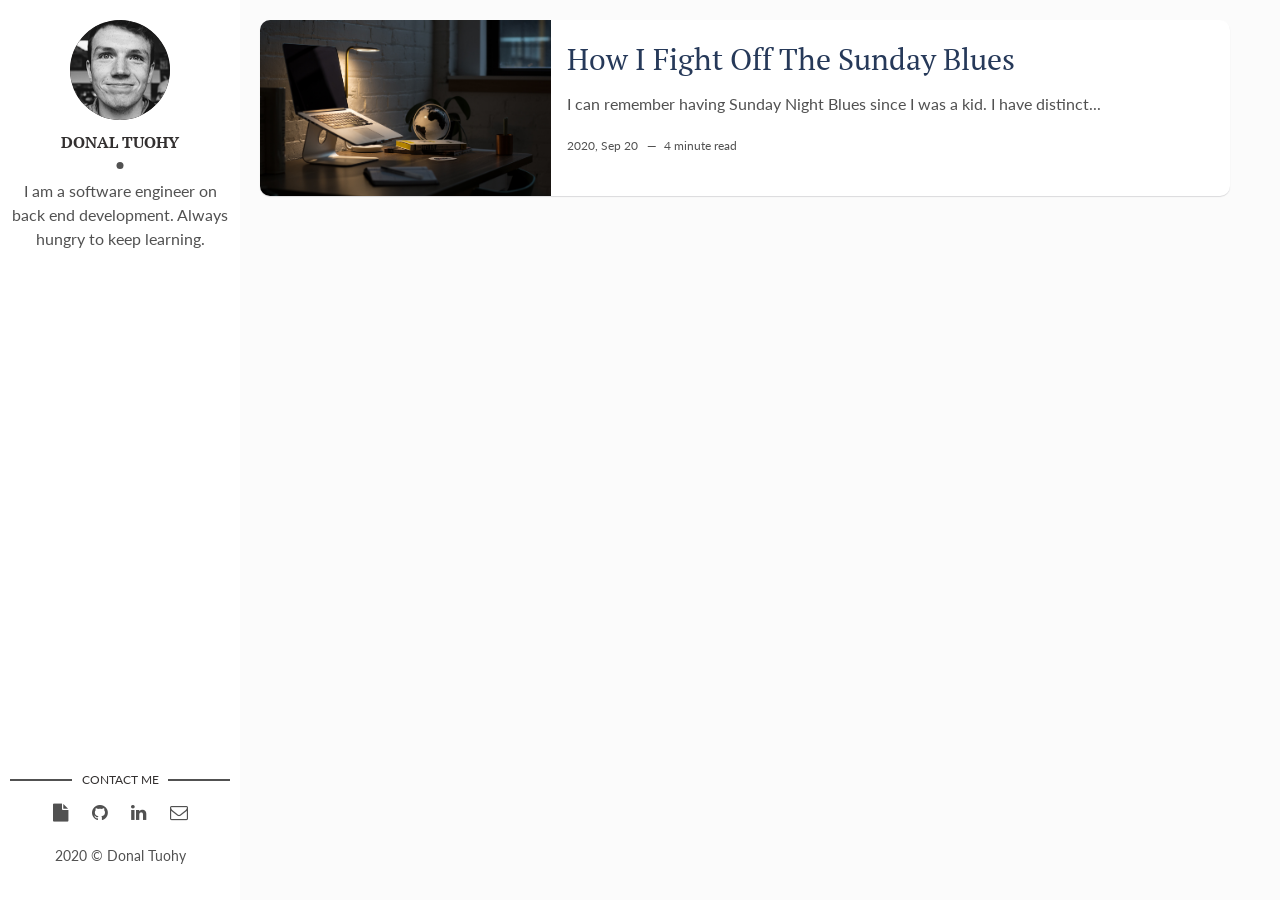
==== index.html @ 5152640c "jekyll build from Action d47ff9228cb9850a71a36c195d1365f1bbe32c0f" ====
<!DOCTYPE html>
<html lang="en">
<head>
	<meta charset="utf-8">
	<title>Donal Tuohy</title>

  <!-- Edit site and author settings in `_config.yml` to make the social details your own -->

    <meta content="Donal Tuohy" property="og:site_name">
  
    <meta content="Donal Tuohy" property="og:title">
  
  
    <meta content="website" property="og:type">
  
  
    <meta content="A small site where I plan to share some of my thoughts.
" property="og:description">
  
  
    <meta content="http://donaltuohy.com/" property="og:url">
  
  
  <meta content="http://donaltuohy.com/assets/img/donal-tuohy.png" property="og:image">
  
  

    <meta name="twitter:card" content="summary">
    <meta name="twitter:site" content="@">
    <meta name="twitter:creator" content="@">
  
    <meta name="twitter:title" content="Donal Tuohy">
  
  
    <meta name="twitter:url" content="http://donaltuohy.com/">
  
  
    <meta name="twitter:description" content="A small site where I plan to share some of my thoughts.
">
  
  
    <meta name="twitter:image:src" content="http://donaltuohy.com/assets/img/donal-tuohy.png">
  

	<meta name="description" content="">
	<meta http-equiv="X-UA-Compatible" content="IE=edge">
	<meta name="viewport" content="width=device-width, initial-scale=1, maximum-scale=1">
	<meta property="og:image" content="">
	<link rel="shortcut icon" href="/assets/img/favicon/favicon.ico" type="image/x-icon">
	<link rel="apple-touch-icon" href="/assets/img/favicon/apple-touch-icon.png">
	<link rel="apple-touch-icon" sizes="72x72" href="/assets/img/favicon/apple-touch-icon-72x72.png">
	<link rel="apple-touch-icon" sizes="144x144" href="/assets/img/favicon/apple-touch-icon-144x144.png">
	<!-- Chrome, Firefox OS and Opera -->
	<meta name="theme-color" content="#263959">
	<!-- Windows Phone -->
	<meta name="msapplication-navbutton-color" content="#263959">
	<!-- iOS Safari -->
	<meta name="apple-mobile-web-app-status-bar-style" content="#263959">
	<!-- Google Fonts -->
	<link href="https://fonts.googleapis.com/css?family=PT+Serif:400,700|Lato:300,400,700&display=swap" rel="stylesheet">
	<!-- Font Awesome -->
	<link rel="stylesheet" href="/assets/fonts/font-awesome/css/font-awesome.min.css">
	<!-- Styles -->
	<link rel="stylesheet" href="/assets/css/main.css">
</head>

<body>

  <div class="wrapper">
    <aside class="sidebar">
  <header>
    <div class="about">
      <div class="cover-author-image">
        <a href="/"><img src="/assets/img/donal-tuohy.png" alt="Donal Tuohy"></a>
      </div>
      <div class="author-name">Donal Tuohy</div>
      <p>I am a software engineer on back end development. Always hungry to keep learning.</p>
    </div>
  </header> <!-- End Header -->
  <footer>
    <section class="contact">
      <h3 class="contact-title">Contact me</h3>
      <ul>
        <li class="cv"><a href="cv" target="_blank"><i class="fa fa-file"></i></a></li>
        
          <li class="github"><a href="http://github.com/donaltuohy" target="_blank"><i class="fa fa-github"></i></a></li>
        
        
          <li class="linkedin"><a href="https://in.linkedin.com/in/donal-tuohy-45ba10113" target="_blank"><i class="fa fa-linkedin"></i></a></li>
        
        
          <li class="email"><a href="mailto:donaltuohy@gmail.com"><i class="fa fa-envelope-o"></i></a></li>
        
      </ul>
    </section> <!-- End Section Contact -->
    <div class="copyright">
      <p>2020 &copy; Donal Tuohy</p>
    </div>
  </footer> <!-- End Footer -->
</aside> <!-- End Sidebar -->
<div class="content-box clearfix">
  
<article class="post">
  
    <a class="post-thumbnail" style="background-image: url(/assets/img/night_desk.jpg)" href="/how-i-fight-off-the-sunday-blues/"></a>
  
  <div class="post-content">
    <h2 class="post-title"><a href="/how-i-fight-off-the-sunday-blues/">How I Fight Off The Sunday Blues</a></h2>
    <p>I can remember having Sunday Night Blues since I was a kid. I have distinct...</p>
    <span class="post-date">2020, Sep 20&nbsp;&nbsp;&nbsp;—&nbsp;</span>
    <span class="post-words">4 minute read</span>
  </div>
</article>


<div class="container">
  <nav class="pagination" role="pagination">
    <ul>
      

      
      
      
    </ul>
  </nav>
</div>


</div>

  </div>
  
  <script>
  (function(i,s,o,g,r,a,m){i['GoogleAnalyticsObject']=r;i[r]=i[r]||function(){
  (i[r].q=i[r].q||[]).push(arguments)},i[r].l=1*new Date();a=s.createElement(o),
  m=s.getElementsByTagName(o)[0];a.async=1;a.src=g;m.parentNode.insertBefore(a,m)
  })(window,document,'script','https://www.google-analytics.com/analytics.js','ga');
  ga('create', '', 'auto');
  ga('send', 'pageview');
</script> <!-- End Analytics -->

</body>
</html>
---- assets/css/main.css ----
/*! normalize.css v7.0.0 | MIT License | github.com/necolas/normalize.css */
/* Document
   ========================================================================== */
/**
 * 1. Correct the line height in all browsers.
 * 2. Prevent adjustments of font size after orientation changes in
 *    IE on Windows Phone and in iOS.
 */
html {
  line-height: 1.15;
  /* 1 */
  -ms-text-size-adjust: 100%;
  /* 2 */
  -webkit-text-size-adjust: 100%;
  /* 2 */
}

/* Sections
   ========================================================================== */
/**
 * Remove the margin in all browsers (opinionated).
 */
body {
  margin: 0;
}

/**
 * Add the correct display in IE 9-.
 */
article,
aside,
footer,
header,
nav,
section {
  display: block;
}

/**
 * Correct the font size and margin on `h1` elements within `section` and
 * `article` contexts in Chrome, Firefox, and Safari.
 */
h1 {
  font-size: 2em;
  margin: 0.67em 0;
}

/* Grouping content
   ========================================================================== */
/**
 * Add the correct display in IE 9-.
 * 1. Add the correct display in IE.
 */
figcaption,
figure,
main {
  /* 1 */
  display: block;
}

/**
 * Add the correct margin in IE 8.
 */
figure {
  margin: 1em 40px;
}

/**
 * 1. Add the correct box sizing in Firefox.
 * 2. Show the overflow in Edge and IE.
 */
hr {
  -webkit-box-sizing: content-box;
          box-sizing: content-box;
  /* 1 */
  height: 0;
  /* 1 */
  overflow: visible;
  /* 2 */
}

/**
 * 1. Correct the inheritance and scaling of font size in all browsers.
 * 2. Correct the odd `em` font sizing in all browsers.
 */
pre {
  font-family: monospace, monospace;
  /* 1 */
  font-size: 1em;
  /* 2 */
}

/* Text-level semantics
   ========================================================================== */
/**
 * 1. Remove the gray background on active links in IE 10.
 * 2. Remove gaps in links underline in iOS 8+ and Safari 8+.
 */
a {
  background-color: transparent;
  /* 1 */
  -webkit-text-decoration-skip: objects;
  /* 2 */
}

/**
 * 1. Remove the bottom border in Chrome 57- and Firefox 39-.
 * 2. Add the correct text decoration in Chrome, Edge, IE, Opera, and Safari.
 */
abbr[title] {
  border-bottom: none;
  /* 1 */
  text-decoration: underline;
  /* 2 */
  -webkit-text-decoration: underline dotted;
          text-decoration: underline dotted;
  /* 2 */
}

/**
 * Prevent the duplicate application of `bolder` by the next rule in Safari 6.
 */
b,
strong {
  font-weight: inherit;
}

/**
 * Add the correct font weight in Chrome, Edge, and Safari.
 */
b,
strong {
  font-weight: bolder;
}

/**
 * 1. Correct the inheritance and scaling of font size in all browsers.
 * 2. Correct the odd `em` font sizing in all browsers.
 */
code,
kbd,
samp {
  font-family: monospace, monospace;
  /* 1 */
  font-size: 1em;
  /* 2 */
}

/**
 * Add the correct font style in Android 4.3-.
 */
dfn {
  font-style: italic;
}

/**
 * Add the correct background and color in IE 9-.
 */
mark {
  background-color: #ff0;
  color: #000;
}

/**
 * Add the correct font size in all browsers.
 */
small {
  font-size: 80%;
}

/**
 * Prevent `sub` and `sup` elements from affecting the line height in
 * all browsers.
 */
sub,
sup {
  font-size: 75%;
  line-height: 0;
  position: relative;
  vertical-align: baseline;
}

sub {
  bottom: -0.25em;
}

sup {
  top: -0.5em;
}

/* Embedded content
   ========================================================================== */
/**
 * Add the correct display in IE 9-.
 */
audio,
video {
  display: inline-block;
}

/**
 * Add the correct display in iOS 4-7.
 */
audio:not([controls]) {
  display: none;
  height: 0;
}

/**
 * Remove the border on images inside links in IE 10-.
 */
img {
  border-style: none;
}

/**
 * Hide the overflow in IE.
 */
svg:not(:root) {
  overflow: hidden;
}

/* Forms
   ========================================================================== */
/**
 * 1. Change the font styles in all browsers (opinionated).
 * 2. Remove the margin in Firefox and Safari.
 */
button,
input,
optgroup,
select,
textarea {
  font-family: sans-serif;
  /* 1 */
  font-size: 100%;
  /* 1 */
  line-height: 1.15;
  /* 1 */
  margin: 0;
  /* 2 */
}

/**
 * Show the overflow in IE.
 * 1. Show the overflow in Edge.
 */
button,
input {
  /* 1 */
  overflow: visible;
}

/**
 * Remove the inheritance of text transform in Edge, Firefox, and IE.
 * 1. Remove the inheritance of text transform in Firefox.
 */
button,
select {
  /* 1 */
  text-transform: none;
}

/**
 * 1. Prevent a WebKit bug where (2) destroys native `audio` and `video`
 *    controls in Android 4.
 * 2. Correct the inability to style clickable types in iOS and Safari.
 */
button,
html [type="button"],
[type="reset"],
[type="submit"] {
  -webkit-appearance: button;
  /* 2 */
}

/**
 * Remove the inner border and padding in Firefox.
 */
button::-moz-focus-inner,
[type="button"]::-moz-focus-inner,
[type="reset"]::-moz-focus-inner,
[type="submit"]::-moz-focus-inner {
  border-style: none;
  padding: 0;
}

/**
 * Restore the focus styles unset by the previous rule.
 */
button:-moz-focusring,
[type="button"]:-moz-focusring,
[type="reset"]:-moz-focusring,
[type="submit"]:-moz-focusring {
  outline: 1px dotted ButtonText;
}

/**
 * Correct the padding in Firefox.
 */
fieldset {
  padding: 0.35em 0.75em 0.625em;
}

/**
 * 1. Correct the text wrapping in Edge and IE.
 * 2. Correct the color inheritance from `fieldset` elements in IE.
 * 3. Remove the padding so developers are not caught out when they zero out
 *    `fieldset` elements in all browsers.
 */
legend {
  -webkit-box-sizing: border-box;
          box-sizing: border-box;
  /* 1 */
  color: inherit;
  /* 2 */
  display: table;
  /* 1 */
  max-width: 100%;
  /* 1 */
  padding: 0;
  /* 3 */
  white-space: normal;
  /* 1 */
}

/**
 * 1. Add the correct display in IE 9-.
 * 2. Add the correct vertical alignment in Chrome, Firefox, and Opera.
 */
progress {
  display: inline-block;
  /* 1 */
  vertical-align: baseline;
  /* 2 */
}

/**
 * Remove the default vertical scrollbar in IE.
 */
textarea {
  overflow: auto;
}

/**
 * 1. Add the correct box sizing in IE 10-.
 * 2. Remove the padding in IE 10-.
 */
[type="checkbox"],
[type="radio"] {
  -webkit-box-sizing: border-box;
          box-sizing: border-box;
  /* 1 */
  padding: 0;
  /* 2 */
}

/**
 * Correct the cursor style of increment and decrement buttons in Chrome.
 */
[type="number"]::-webkit-inner-spin-button,
[type="number"]::-webkit-outer-spin-button {
  height: auto;
}

/**
 * 1. Correct the odd appearance in Chrome and Safari.
 * 2. Correct the outline style in Safari.
 */
[type="search"] {
  -webkit-appearance: textfield;
  /* 1 */
  outline-offset: -2px;
  /* 2 */
}

/**
 * Remove the inner padding and cancel buttons in Chrome and Safari on macOS.
 */
[type="search"]::-webkit-search-cancel-button,
[type="search"]::-webkit-search-decoration {
  -webkit-appearance: none;
}

/**
 * 1. Correct the inability to style clickable types in iOS and Safari.
 * 2. Change font properties to `inherit` in Safari.
 */
::-webkit-file-upload-button {
  -webkit-appearance: button;
  /* 1 */
  font: inherit;
  /* 2 */
}

/* Interactive
   ========================================================================== */
/*
 * Add the correct display in IE 9-.
 * 1. Add the correct display in Edge, IE, and Firefox.
 */
details,
menu {
  display: block;
}

/*
 * Add the correct display in all browsers.
 */
summary {
  display: list-item;
}

/* Scripting
   ========================================================================== */
/**
 * Add the correct display in IE 9-.
 */
canvas {
  display: inline-block;
}

/**
 * Add the correct display in IE.
 */
template {
  display: none;
}

/* Hidden
   ========================================================================== */
/**
 * Add the correct display in IE 10-.
 */
[hidden] {
  display: none;
}

.highlight {
  background-color: #faf9f9;
  -webkit-border-radius: 3px;
          border-radius: 3px;
  margin: 0;
}

.highlighter-rouge {
  color: #ce887b;
  font-weight: 400;
  border: 1px solid #607D8B;
  -webkit-border-radius: 3px;
          border-radius: 3px;
  padding: 0.1rem 0.5rem;
}

.highlight .hll {
  background-color: #ffc;
}

.highlight .c {
  color: #999;
}

/* Comment */
.highlight .err {
  color: #a00;
  background-color: #faa;
}

/* Error */
.highlight .k {
  color: #069;
}

/* Keyword */
.highlight .o {
  color: #555;
}

/* Operator */
.highlight .cm {
  color: #09f;
  font-style: italic;
}

/* Comment.Multiline */
.highlight .cp {
  color: #099;
}

/* Comment.Preproc */
.highlight .c1 {
  color: #999;
}

/* Comment.Single */
.highlight .cs {
  color: #999;
}

/* Comment.Special */
.highlight .gd {
  background-color: #fcc;
  border: 1px solid #c00;
}

/* Generic.Deleted */
.highlight .ge {
  font-style: italic;
}

/* Generic.Emph */
.highlight .gr {
  color: #f00;
}

/* Generic.Error */
.highlight .gh {
  color: #030;
}

/* Generic.Heading */
.highlight .gi {
  background-color: #cfc;
  border: 1px solid #0c0;
}

/* Generic.Inserted */
.highlight .go {
  color: #aaa;
}

/* Generic.Output */
.highlight .gp {
  color: #009;
}

/* Generic.Prompt */
/* Generic.Strong */
.highlight .gu {
  color: #030;
}

/* Generic.Subheading */
.highlight .gt {
  color: #9c6;
}

/* Generic.Traceback */
.highlight .kc {
  color: #069;
}

/* Keyword.Constant */
.highlight .kd {
  color: #069;
}

/* Keyword.Declaration */
.highlight .kn {
  color: #069;
}

/* Keyword.Namespace */
.highlight .kp {
  color: #069;
}

/* Keyword.Pseudo */
.highlight .kr {
  color: #069;
}

/* Keyword.Reserved */
.highlight .kt {
  color: #078;
}

/* Keyword.Type */
.highlight .m {
  color: #f60;
}

/* Literal.Number */
.highlight .s {
  color: #d44950;
}

/* Literal.String */
.highlight .na {
  color: #4f9fcf;
}

/* Name.Attribute */
.highlight .nb {
  color: #366;
}

/* Name.Builtin */
.highlight .nc {
  color: #0a8;
}

/* Name.Class */
.highlight .no {
  color: #360;
}

/* Name.Constant */
.highlight .nd {
  color: #99f;
}

/* Name.Decorator */
.highlight .ni {
  color: #999;
}

/* Name.Entity */
.highlight .ne {
  color: #c00;
}

/* Name.Exception */
.highlight .nf {
  color: #c0f;
}

/* Name.Function */
.highlight .nl {
  color: #99f;
}

/* Name.Label */
.highlight .nn {
  color: #0cf;
}

/* Name.Namespace */
.highlight .nt {
  color: #2f6f9f;
}

/* Name.Tag */
.highlight .nv {
  color: #033;
}

/* Name.Variable */
.highlight .ow {
  color: #000;
}

/* Operator.Word */
.highlight .w {
  color: #bbb;
}

/* Text.Whitespace */
.highlight .mf {
  color: #f60;
}

/* Literal.Number.Float */
.highlight .mh {
  color: #f60;
}

/* Literal.Number.Hex */
.highlight .mi {
  color: #f60;
}

/* Literal.Number.Integer */
.highlight .mo {
  color: #f60;
}

/* Literal.Number.Oct */
.highlight .sb {
  color: #c30;
}

/* Literal.String.Backtick */
.highlight .sc {
  color: #c30;
}

/* Literal.String.Char */
.highlight .sd {
  color: #c30;
  font-style: italic;
}

/* Literal.String.Doc */
.highlight .s2 {
  color: #c30;
}

/* Literal.String.Double */
.highlight .se {
  color: #c30;
}

/* Literal.String.Escape */
.highlight .sh {
  color: #c30;
}

/* Literal.String.Heredoc */
.highlight .si {
  color: #a00;
}

/* Literal.String.Interpol */
.highlight .sx {
  color: #c30;
}

/* Literal.String.Other */
.highlight .sr {
  color: #3aa;
}

/* Literal.String.Regex */
.highlight .s1 {
  color: #c30;
}

/* Literal.String.Single */
.highlight .ss {
  color: #fc3;
}

/* Literal.String.Symbol */
.highlight .bp {
  color: #366;
}

/* Name.Builtin.Pseudo */
.highlight .vc {
  color: #033;
}

/* Name.Variable.Class */
.highlight .vg {
  color: #033;
}

/* Name.Variable.Global */
.highlight .vi {
  color: #033;
}

/* Name.Variable.Instance */
.highlight .il {
  color: #f60;
}

/* Literal.Number.Integer.Long */
.css .o,
.css .o + .nt,
.css .nt + .nt {
  color: #999;
}

*, *::after, *::before {
  -webkit-box-sizing: border-box;
          box-sizing: border-box;
}

html {
  line-height: 1.5;
}

body {
  font-family: 'Lato', sans-serif;
  color: #515151;
  background-color: #fbfbfb;
  margin: 0;
  -webkit-font-smoothing: antialiased;
  -moz-osx-font-smoothing: grayscale;
}

h1 {
  font-weight: 400;
}

img {
  max-width: 100%;
  vertical-align: middle;
  display: inline-block;
}

img + em {
  text-align: center;
  display: block;
  margin-top: 10px;
  font-style: normal;
  font-weight: bold;
  font-size: 14px;
}

blockquote {
  border-left: 5px solid #000;
  padding-left: 1.1rem;
  margin-left: 1rem;
  font-style: italic;
  color: #ada8a8;
}

pre {
  padding: 1rem 2rem;
  overflow: auto;
  white-space: pre-wrap;
  word-wrap: break-word;
  word-break: break-all;
}

pre code {
  border: 0;
  padding-right: 0;
  padding-left: 0;
  overflow: auto;
  white-space: pre-wrap;
  word-wrap: break-word;
  word-break: break-all;
}

table {
  border: 1px solid #aaa;
  background-color: #eee;
  width: 100%;
  text-align: left;
  border-collapse: collapse;
}

table td, table.blueTable th {
  border: 1px solid #aaa;
  padding: 3px 2px;
}

table tbody td {
  font-size: 13px;
}

table tr:nth-child(even) {
  background: #adbecc;
}

table thead {
  background: #a9c4d1;
  background: -webkit-gradient(linear, left top, left bottom, from(#bed3dc), color-stop(66%, #b1cad5), to(#A9C4D1));
  background: -webkit-linear-gradient(top, #bed3dc 0%, #b1cad5 66%, #A9C4D1 100%);
  background: -o-linear-gradient(top, #bed3dc 0%, #b1cad5 66%, #A9C4D1 100%);
  background: linear-gradient(to bottom, #bed3dc 0%, #b1cad5 66%, #A9C4D1 100%);
  border-bottom: 1px solid #8c8c8c;
}

table thead th {
  font-size: 14px;
  font-weight: bold;
  color: #fff;
  border-left: 1px solid #d0e4f5;
}

table thead th:first-child {
  border-left: none;
}

table tfoot {
  font-size: 14px;
  font-weight: bold;
  color: #fff;
  background: #d0e4f5;
  background: -webkit-gradient(linear, left top, left bottom, from(#dcebf7), color-stop(66%, #d4e6f6), to(#D0E4F5));
  background: -webkit-linear-gradient(top, #dcebf7 0%, #d4e6f6 66%, #D0E4F5 100%);
  background: -o-linear-gradient(top, #dcebf7 0%, #d4e6f6 66%, #D0E4F5 100%);
  background: linear-gradient(to bottom, #dcebf7 0%, #d4e6f6 66%, #D0E4F5 100%);
  border-top: 2px solid #444;
}

table tfoot td {
  font-size: 14px;
}

.wrapper {
  max-width: 1250px;
  position: relative;
}

.post, .article-page {
  background-color: #fff;
}

::-moz-selection {
  background: rgba(38, 57, 89, 0.8);
  color: #ffffff;
}

::selection {
  background: rgba(38, 57, 89, 0.8);
  color: #ffffff;
}

.clearfix::before, .clearfix::after {
  content: "";
  display: table;
}

.clearfix::after {
  clear: both;
}

/* - - - - - - - - - - Home Page Styles - - - - - - - - - - */
.sidebar {
  display: -webkit-box;
  display: -webkit-flex;
  display: -ms-flexbox;
  display: flex;
  -webkit-box-orient: vertical;
  -webkit-box-direction: normal;
  -webkit-flex-direction: column;
      -ms-flex-direction: column;
          flex-direction: column;
  -webkit-box-pack: justify;
  -webkit-justify-content: space-between;
      -ms-flex-pack: justify;
          justify-content: space-between;
  position: fixed;
  top: 0;
  left: 0;
  bottom: 0;
  width: 240px;
  height: 100%;
  padding: 20px 10px;
  background-color: #ffffff;
}

.about {
  margin: 0 0 40px;
  text-align: center;
}

.about .cover-author-image {
  width: 100px;
  height: 100px;
  margin: 0 auto 10px;
  -webkit-border-radius: 100%;
          border-radius: 100%;
  overflow: hidden;
  background-color: #333030;
}

.about img {
  width: 100%;
  height: 100%;
  -webkit-border-radius: 50%;
          border-radius: 50%;
  -webkit-transition: -webkit-transform 0.35s;
  transition: -webkit-transform 0.35s;
  -o-transition: transform 0.35s;
  transition: transform 0.35s;
  transition: transform 0.35s, -webkit-transform 0.35s;
}

.about img:hover {
  -webkit-transform: scale3d(0.9, 0.9, 1);
          transform: scale3d(0.9, 0.9, 1);
}

.about .author-name {
  font-family: 'PT Serif', serif;
  margin: 0 0 10px;
  position: relative;
  padding-bottom: 15px;
  font-size: 16px;
  text-transform: uppercase;
  color: #333030;
  font-weight: 700;
}

.about .author-name::after {
  content: "";
  position: absolute;
  left: 50%;
  -webkit-transform: translateX(-50%);
      -ms-transform: translateX(-50%);
          transform: translateX(-50%);
  bottom: 0;
  display: block;
  width: 7px;
  height: 7px;
  -webkit-border-radius: 100%;
          border-radius: 100%;
  background-color: #515151;
}

.about p {
  font-size: 16px;
  margin: 0 0 10px;
}

.content-box {
  padding: 20px;
  padding-left: 260px;
  display: -webkit-box;
  display: -webkit-flex;
  display: -ms-flexbox;
  display: flex;
  -webkit-box-orient: horizontal;
  -webkit-box-direction: normal;
  -webkit-flex-direction: row;
      -ms-flex-direction: row;
          flex-direction: row;
  -webkit-flex-wrap: wrap;
      -ms-flex-wrap: wrap;
          flex-wrap: wrap;
  -webkit-box-align: stretch;
  -webkit-align-items: stretch;
      -ms-flex-align: stretch;
          align-items: stretch;
}

.contact .contact-title {
  position: relative;
  color: #333030;
  font-weight: 400;
  font-size: 12px;
  margin: 0 0 5px;
  text-transform: uppercase;
  text-align: center;
}

.contact .contact-title::before {
  content: "";
  display: block;
  height: 2px;
  width: -webkit-calc(50% - 48px);
  width: calc(50% - 48px);
  -webkit-transform: translateY(-50%);
      -ms-transform: translateY(-50%);
          transform: translateY(-50%);
  position: absolute;
  top: 50%;
  left: 0;
  background-color: #515151;
}

.contact .contact-title::after {
  content: "";
  display: block;
  height: 2px;
  width: -webkit-calc(50% - 48px);
  width: calc(50% - 48px);
  -webkit-transform: translateY(-50%);
      -ms-transform: translateY(-50%);
          transform: translateY(-50%);
  position: absolute;
  top: 50%;
  right: 0;
  background-color: #515151;
}

.contact ul {
  margin: 0;
  padding: 0;
  list-style: none;
  text-align: center;
}

.contact ul li {
  display: inline-block;
  margin-left: 10px;
}

.contact ul li:first-child {
  margin-left: 0;
}

.contact ul li a {
  color: #515151;
  display: block;
  padding: 5px;
  font-size: 18px;
  -webkit-transition: all 350ms cubic-bezier(0.13, 0.43, 0.54, 1.82);
  -o-transition: all 350ms cubic-bezier(0.13, 0.43, 0.54, 1.82);
  transition: all 350ms cubic-bezier(0.13, 0.43, 0.54, 1.82);
}

.contact ul li a:hover {
  color: #333030;
  -webkit-transform: scale(1.2);
      -ms-transform: scale(1.2);
          transform: scale(1.2);
}

footer .copyright {
  font-size: 14px;
  text-align: center;
  margin: 0;
}

.post {
  width: 100%;
  max-width: 100%;
  margin-bottom: 1.5rem;
  display: -webkit-box;
  display: -webkit-flex;
  display: -ms-flexbox;
  display: flex;
  -webkit-box-orient: horizontal;
  -webkit-box-direction: normal;
  -webkit-flex-direction: row;
      -ms-flex-direction: row;
          flex-direction: row;
  -webkit-box-align: stretch;
  -webkit-align-items: stretch;
      -ms-flex-align: stretch;
          align-items: stretch;
  min-height: 11rem;
  -webkit-border-radius: 10px;
          border-radius: 10px;
  overflow: hidden;
  -webkit-transition: all .3s ease;
  -o-transition: all .3s ease;
  transition: all .3s ease;
  -webkit-box-shadow: 0 1px 1px 0 rgba(31, 35, 46, 0.15);
          box-shadow: 0 1px 1px 0 rgba(31, 35, 46, 0.15);
}

.post:hover {
  -webkit-transform: translate(0px, -2px);
      -ms-transform: translate(0px, -2px);
          transform: translate(0px, -2px);
  -webkit-box-shadow: 0 15px 45px -10px rgba(10, 16, 34, 0.2);
          box-shadow: 0 15px 45px -10px rgba(10, 16, 34, 0.2);
}

.post .post-thumbnail {
  width: 30%;
  max-width: 100%;
  min-height: 11rem;
  -webkit-background-size: cover;
          background-size: cover;
  background-position: 50% 50%;
}

.post .post-content {
  padding: 1rem;
  width: 70%;
}

.post .post-content .post-date,
.post .post-content .post-words {
  font-size: 12px;
}

.post .post-content .post-title {
  margin: 0 0 10px;
  font-size: 30px;
  font-weight: 400;
}

.post .post-content .post-title a {
  font-family: 'PT Serif', serif;
  text-decoration: none;
  color: #263959;
}

.post .post-content p {
  margin-top: 0;
}

a.older-posts, a.newer-posts {
  font-size: 18px;
  display: inline-block;
  color: #515151;
  -webkit-transition: -webkit-transform .2s;
  transition: -webkit-transform .2s;
  -o-transition: transform .2s;
  transition: transform .2s;
  transition: transform .2s, -webkit-transform .2s;
}

a.older-posts:hover {
  -webkit-transform: translateX(5px);
      -ms-transform: translateX(5px);
          transform: translateX(5px);
}

a.newer-posts:hover {
  -webkit-transform: translateX(-5px);
      -ms-transform: translateX(-5px);
          transform: translateX(-5px);
}

/* - - - - - - - - - - Post Page Styles - - - - - - - - - - */
.wrap-content {
  padding: 20px;
}

.header-page {
  text-align: center;
  margin: 10px 0;
}

.header-page .page-title {
  font-weight: 400;
  margin: 0 0 10px;
  line-height: 1.3;
}

.header-page .page-date {
  color: #a0a0a0;
  font-weight: 300;
  font-size: 12px;
  text-transform: uppercase;
}

.page-cover-image {
  position: relative;
  padding: 0;
  margin: 0;
  max-height: 500px;
  background-color: #fafafa;
  overflow: hidden;
}

.page-cover-image figure {
  position: relative;
  margin: 0;
}

.page-cover-image figcaption {
  position: absolute;
  top: 20px;
  right: 20px;
  padding-left: 20px;
  color: rgba(255, 255, 255, 0.7);
  text-shadow: 0 1px 5px rgba(0, 0, 0, 0.2);
  font-weight: 700;
  text-transform: uppercase;
  font-size: 10px;
}

.page-cover-image .page-image {
  width: 100%;
  height: 100%;
}

.page-footer {
  display: -webkit-box;
  display: -webkit-flex;
  display: -ms-flexbox;
  display: flex;
  -webkit-box-pack: justify;
  -webkit-justify-content: space-between;
      -ms-flex-pack: justify;
          justify-content: space-between;
  -webkit-flex-wrap: wrap;
      -ms-flex-wrap: wrap;
          flex-wrap: wrap;
  padding-bottom: 30px;
  margin: 30px 0;
  border-bottom: 1px solid #a0a0a0;
}

.page-footer .page-share {
  margin-bottom: 10px;
  text-align: left;
}

.page-footer .page-share a {
  display: inline-block;
  text-decoration: none;
  background-color: #fafafa;
  border: 1px solid #ecf0f1;
  padding: 5px 10px;
  margin-left: 5px;
  color: #263959;
  font-size: 12px;
  -webkit-transition: background-color .3s;
  -o-transition: background-color .3s;
  transition: background-color .3s;
}

.page-footer .page-share a:first-child {
  margin-left: 0;
}

.page-footer .page-share a:hover {
  background-color: #ecf0f1;
}

.page-footer .page-tag a {
  text-decoration: none;
  font-size: 10px;
  padding: 5px 10px;
  margin-left: 5px;
  color: #263959;
  text-transform: uppercase;
  border: 1px solid #263959;
}

.page-footer .page-tag a:hover {
  text-decoration: underline;
}

/* - - - - - - - - - - Tag Styles - - - - - - - - - - */
.blog-tags {
  width: 100%;
  background-color: #ffffff;
  padding: 0 20px 20px;
}

.blog-tags h1 {
  font-size: 30px;
  text-align: center;
  line-height: 1.3;
  color: #263959;
}

.blog-tags h2 {
  color: #263959;
  margin: 10px 0;
}

.tags {
  margin: 0;
  padding: 10px;
}

.tags li {
  display: inline-block;
  margin: 5px;
  list-style: none;
}

.tags li a {
  text-decoration: none;
  color: #263959;
  display: inline-block;
  padding: 5px 10px;
  border: 1px solid #ecf0f1;
  background-color: #fafafa;
  -webkit-transition: all .3s;
  -o-transition: all .3s;
  transition: all .3s;
}

.tags li a:hover {
  background-color: #ecf0f1;
}

.tag-list span a {
  text-decoration: none;
  color: #263959;
}

.tag-list span a:hover {
  text-decoration: underline;
  opacity: .8;
}

/* - - - - - - - - - - Media Styles - - - - - - - - - - */
/* Medium Devices, Desktops */
@media only screen and (max-width: 992px) {
  .post {
    width: 48%;
    max-width: 100%;
    margin: 0 0.9% 1.5%;
    -webkit-box-orient: vertical;
    -webkit-box-direction: normal;
    -webkit-flex-direction: column;
        -ms-flex-direction: column;
            flex-direction: column;
  }
  .post .post-thumbnail {
    width: 100%;
  }
  .post .post-content {
    width: 100%;
  }
  .post .post-content .post-title {
    margin: 0 0 5px;
  }
  .post .post-content .post-title a {
    font-size: 21px;
  }
}

/* Small Devices, Tablets */
@media only screen and (max-width: 768px) {
  .sidebar {
    position: relative;
    display: -webkit-box;
    display: -webkit-flex;
    display: -ms-flexbox;
    display: flex;
    -webkit-box-orient: vertical;
    -webkit-box-direction: normal;
    -webkit-flex-direction: column;
        -ms-flex-direction: column;
            flex-direction: column;
    -webkit-box-pack: justify;
    -webkit-justify-content: space-between;
        -ms-flex-pack: justify;
            justify-content: space-between;
    width: 100%;
    padding: 10px;
    background-color: #ffffff;
    -webkit-box-shadow: 0 1px 1px 0 rgba(31, 35, 46, 0.15);
            box-shadow: 0 1px 1px 0 rgba(31, 35, 46, 0.15);
  }
  .sidebar footer {
    margin-bottom: 10px;
  }
  .about {
    text-align: center;
    max-width: 480px;
    margin: 10px auto auto;
  }
  .about img {
    width: 100px;
    height: 100px;
    -webkit-border-radius: 100%;
            border-radius: 100%;
    margin-bottom: 10px;
  }
  .content-box {
    padding: 20px 10px;
    display: -webkit-box;
    display: -webkit-flex;
    display: -ms-flexbox;
    display: flex;
    -webkit-box-orient: horizontal;
    -webkit-box-direction: normal;
    -webkit-flex-direction: row;
        -ms-flex-direction: row;
            flex-direction: row;
    -webkit-flex-wrap: wrap;
        -ms-flex-wrap: wrap;
            flex-wrap: wrap;
    -webkit-box-align: stretch;
    -webkit-align-items: stretch;
        -ms-flex-align: stretch;
            align-items: stretch;
  }
  .contact-title, .copyright {
    display: none;
  }
}

/* Extra Small Devices, Phones */
@media only screen and (max-width: 480px) {
  .content-box {
    padding: 10px;
  }
  .post {
    width: 98%;
    max-width: 100%;
    margin: 2%;
    -webkit-box-orient: vertical;
    -webkit-box-direction: normal;
    -webkit-flex-direction: column;
        -ms-flex-direction: column;
            flex-direction: column;
  }
  .post .post-thumbnail {
    width: 100%;
  }
  .post .post-content {
    width: 100%;
  }
  .post .post-content .post-title {
    margin: 0 0 5px;
  }
  .post .post-content .post-title a {
    font-size: 21px;
  }
}
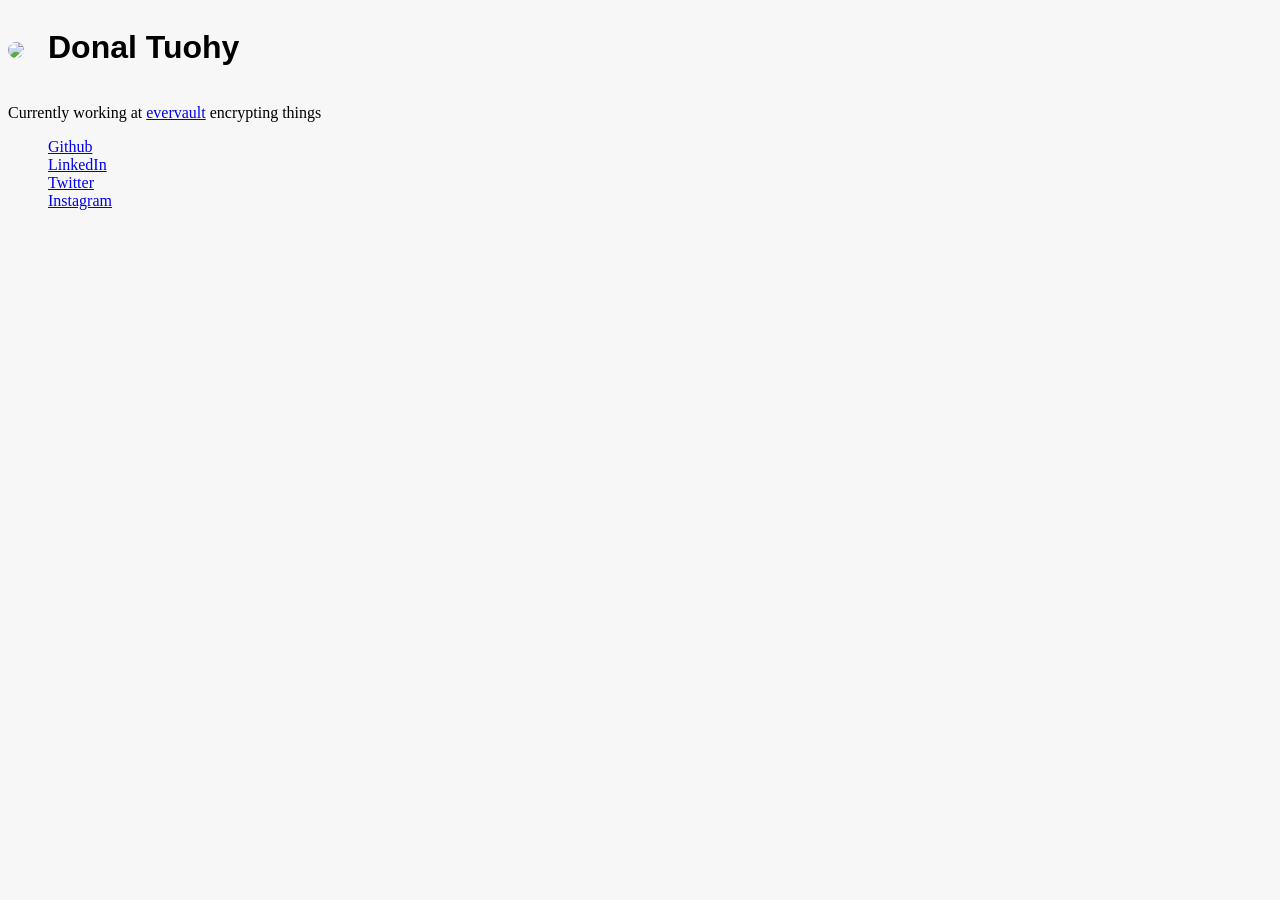
==== commit 0b12e207: "Add files via upload" ====
--- a/index.html
+++ b/index.html
@@ -1,143 +1,37 @@
 <!DOCTYPE html>
 <html lang="en">
 <head>
-	<meta charset="utf-8">
-	<title>Donal Tuohy</title>
-
-  <!-- Edit site and author settings in `_config.yml` to make the social details your own -->
-
-    <meta content="Donal Tuohy" property="og:site_name">
-  
-    <meta content="Donal Tuohy" property="og:title">
-  
-  
-    <meta content="website" property="og:type">
-  
-  
-    <meta content="A small site where I plan to share some of my thoughts.
-" property="og:description">
-  
-  
-    <meta content="http://donaltuohy.com/" property="og:url">
-  
-  
-  <meta content="http://donaltuohy.com/assets/img/donal-tuohy.png" property="og:image">
-  
-  
-
-    <meta name="twitter:card" content="summary">
-    <meta name="twitter:site" content="@">
-    <meta name="twitter:creator" content="@">
-  
-    <meta name="twitter:title" content="Donal Tuohy">
-  
-  
-    <meta name="twitter:url" content="http://donaltuohy.com/">
-  
-  
-    <meta name="twitter:description" content="A small site where I plan to share some of my thoughts.
-">
-  
-  
-    <meta name="twitter:image:src" content="http://donaltuohy.com/assets/img/donal-tuohy.png">
-  
-
-	<meta name="description" content="">
-	<meta http-equiv="X-UA-Compatible" content="IE=edge">
-	<meta name="viewport" content="width=device-width, initial-scale=1, maximum-scale=1">
-	<meta property="og:image" content="">
-	<link rel="shortcut icon" href="/assets/img/favicon/favicon.ico" type="image/x-icon">
-	<link rel="apple-touch-icon" href="/assets/img/favicon/apple-touch-icon.png">
-	<link rel="apple-touch-icon" sizes="72x72" href="/assets/img/favicon/apple-touch-icon-72x72.png">
-	<link rel="apple-touch-icon" sizes="144x144" href="/assets/img/favicon/apple-touch-icon-144x144.png">
-	<!-- Chrome, Firefox OS and Opera -->
-	<meta name="theme-color" content="#263959">
-	<!-- Windows Phone -->
-	<meta name="msapplication-navbutton-color" content="#263959">
-	<!-- iOS Safari -->
-	<meta name="apple-mobile-web-app-status-bar-style" content="#263959">
-	<!-- Google Fonts -->
-	<link href="https://fonts.googleapis.com/css?family=PT+Serif:400,700|Lato:300,400,700&display=swap" rel="stylesheet">
-	<!-- Font Awesome -->
-	<link rel="stylesheet" href="/assets/fonts/font-awesome/css/font-awesome.min.css">
-	<!-- Styles -->
-	<link rel="stylesheet" href="/assets/css/main.css">
+  <meta charset="UTF-8">
+  <meta http-equiv="X-UA-Compatible" content="IE=edge">
+  <meta name="viewport" content="width=device-width, initial-scale=1.0">
+  <link href="style.css" rel="stylesheet"/>
+  <title>Donal Tuohy</title>
 </head>
-
 <body>
-
-  <div class="wrapper">
-    <aside class="sidebar">
-  <header>
-    <div class="about">
-      <div class="cover-author-image">
-        <a href="/"><img src="/assets/img/donal-tuohy.png" alt="Donal Tuohy"></a>
-      </div>
-      <div class="author-name">Donal Tuohy</div>
-      <p>I am a software engineer on back end development. Always hungry to keep learning.</p>
+  <div>
+    <div class="banner-component">
+      <img class="profile" src="https://avatars.githubusercontent.com/u/20796292?v=4" width="50" />
     </div>
-  </header> <!-- End Header -->
-  <footer>
-    <section class="contact">
-      <h3 class="contact-title">Contact me</h3>
-      <ul>
-        <li class="cv"><a href="cv" target="_blank"><i class="fa fa-file"></i></a></li>
-        
-          <li class="github"><a href="http://github.com/donaltuohy" target="_blank"><i class="fa fa-github"></i></a></li>
-        
-        
-          <li class="linkedin"><a href="https://in.linkedin.com/in/donal-tuohy-45ba10113" target="_blank"><i class="fa fa-linkedin"></i></a></li>
-        
-        
-          <li class="email"><a href="mailto:donaltuohy@gmail.com"><i class="fa fa-envelope-o"></i></a></li>
-        
-      </ul>
-    </section> <!-- End Section Contact -->
-    <div class="copyright">
-      <p>2020 &copy; Donal Tuohy</p>
+    <div class="banner-component">
+      <h1>Donal Tuohy</h1>
     </div>
-  </footer> <!-- End Footer -->
-</aside> <!-- End Sidebar -->
-<div class="content-box clearfix">
-  
-<article class="post">
-  
-    <a class="post-thumbnail" style="background-image: url(/assets/img/night_desk.jpg)" href="/how-i-fight-off-the-sunday-blues/"></a>
-  
-  <div class="post-content">
-    <h2 class="post-title"><a href="/how-i-fight-off-the-sunday-blues/">How I Fight Off The Sunday Blues</a></h2>
-    <p>I can remember having Sunday Night Blues since I was a kid. I have distinct...</p>
-    <span class="post-date">2020, Sep 20&nbsp;&nbsp;&nbsp;—&nbsp;</span>
-    <span class="post-words">4 minute read</span>
-  </div>
-</article>
-
-
-<div class="container">
-  <nav class="pagination" role="pagination">
-    <ul>
-      
-
-      
-      
-      
-    </ul>
-  </nav>
-</div>
-
-
-</div>
-
   </div>
   
-  <script>
-  (function(i,s,o,g,r,a,m){i['GoogleAnalyticsObject']=r;i[r]=i[r]||function(){
-  (i[r].q=i[r].q||[]).push(arguments)},i[r].l=1*new Date();a=s.createElement(o),
-  m=s.getElementsByTagName(o)[0];a.async=1;a.src=g;m.parentNode.insertBefore(a,m)
-  })(window,document,'script','https://www.google-analytics.com/analytics.js','ga');
-  ga('create', '', 'auto');
-  ga('send', 'pageview');
-</script> <!-- End Analytics -->
+  <p>Currently working at <a href="https://evervault.com" target="_blank">evervault</a> encrypting things</p>
+  <ul class="links">
+    <li>
+      <a href="https://github.com/donaltuohy" target="_blank">Github</a>
+    </li>
+    <li>
+      <a href="https://www.linkedin.com/in/donaltuohy/" target="_blank">LinkedIn</a>
+    </li>
+    <li>
+      <a href="https://twitter.com/DonalTuohy" target="_blank">Twitter</a>
+    </li>
+    <li>
+      <a href="https://www.instagram.com/dt_image/?hl=en" target="_blank">Instagram</a>
+    </li>
+  </ul>
 
 </body>
-</html>
+</html>
--- a/style.css
+++ b/style.css
@@ -0,0 +1,25 @@
+.links,
+
+body {
+  background-color: #f7f7f7;
+}
+.banner-component {
+  font-family: sans-serif;
+}
+
+.links {
+  list-style: none;
+}
+
+.banner-component {
+  display: inline-block;
+}
+
+.banner-component h1 {
+  padding-left: 20px;
+  align-content: center;
+}
+
+.profile {
+  border-radius: 50%;
+}
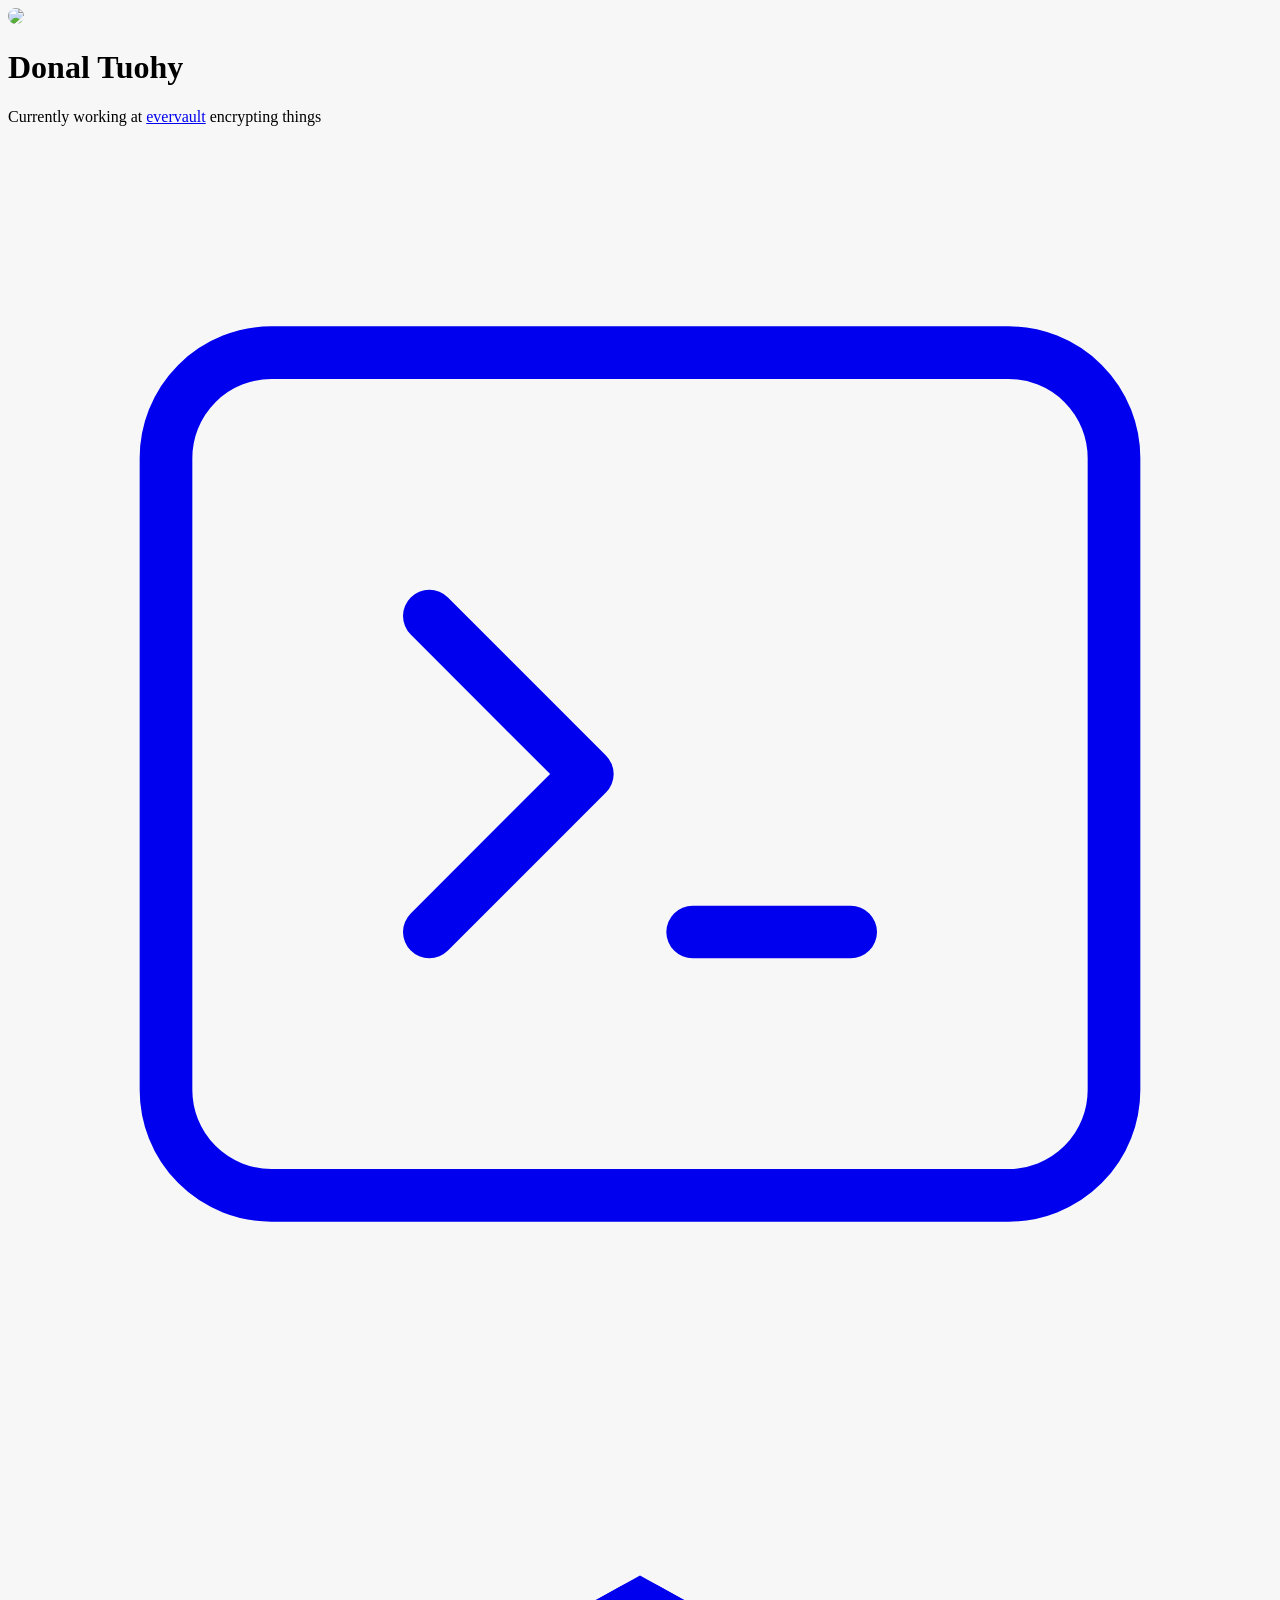
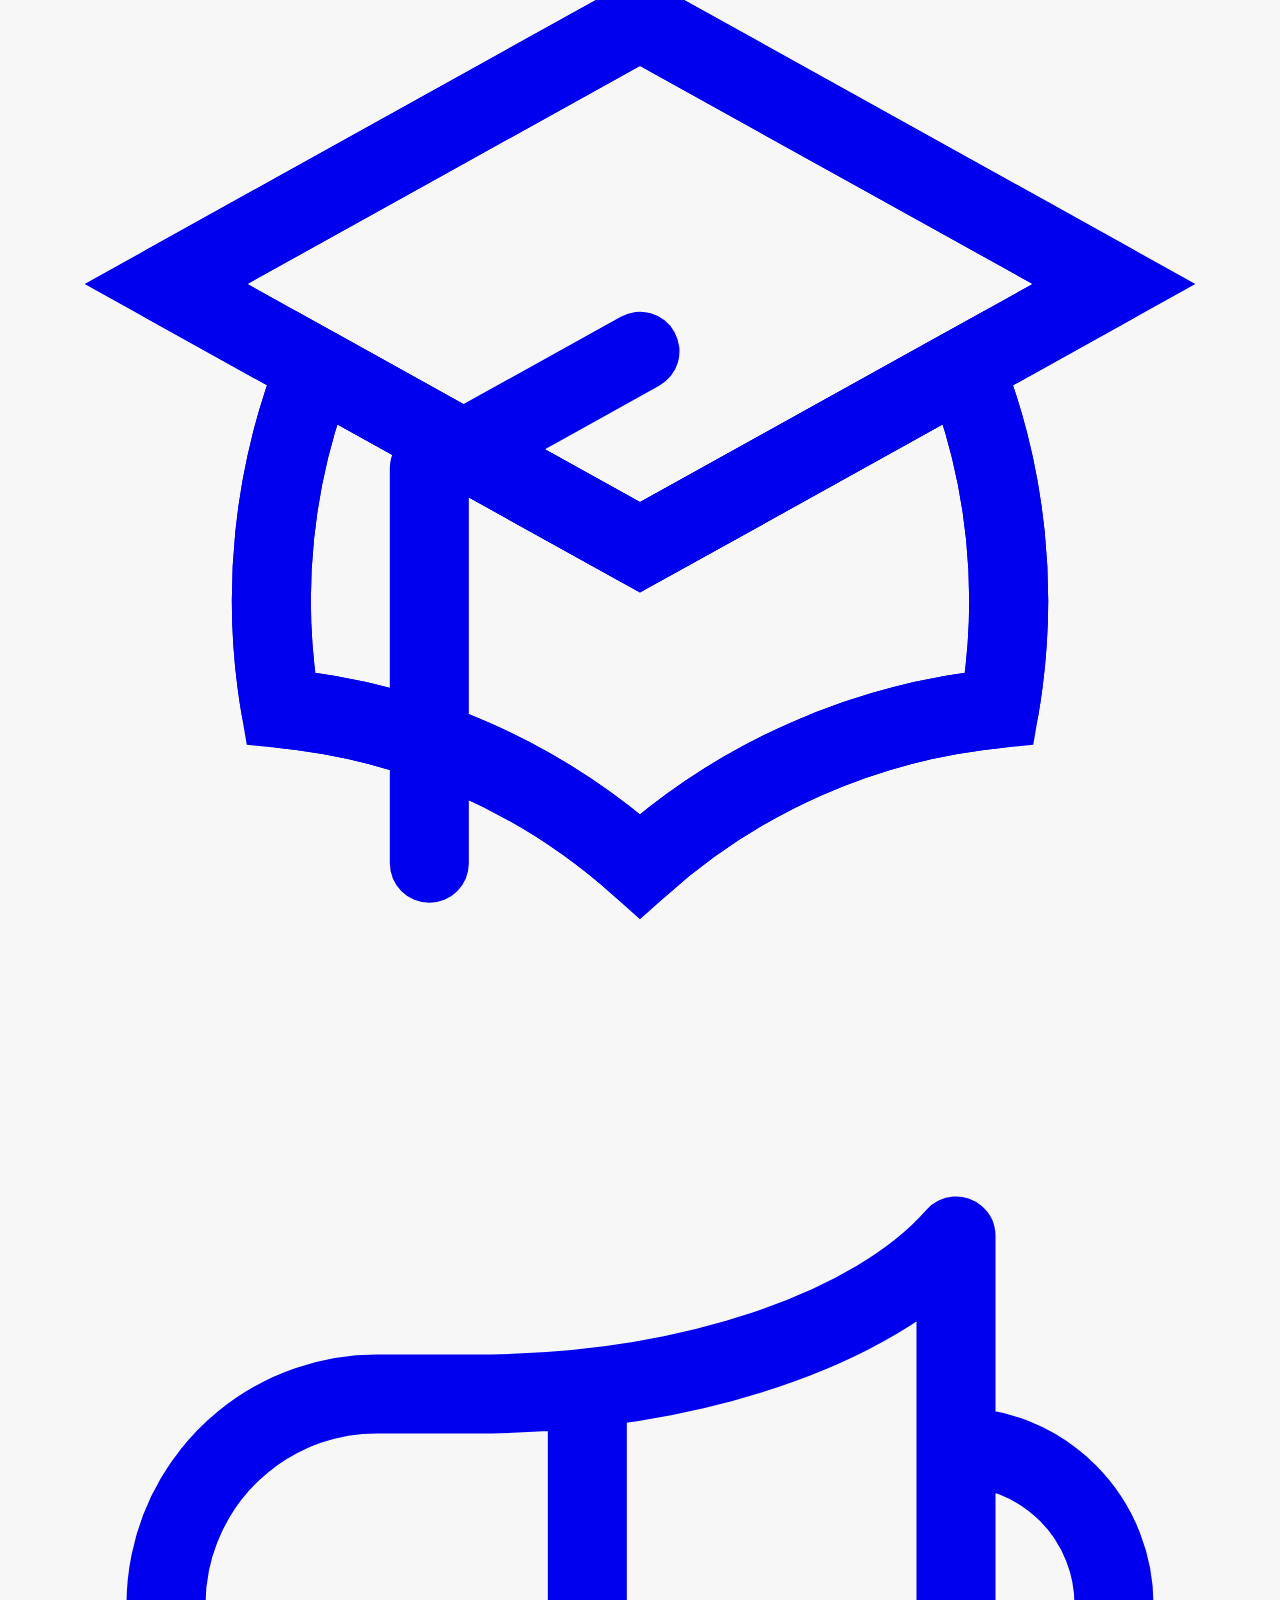
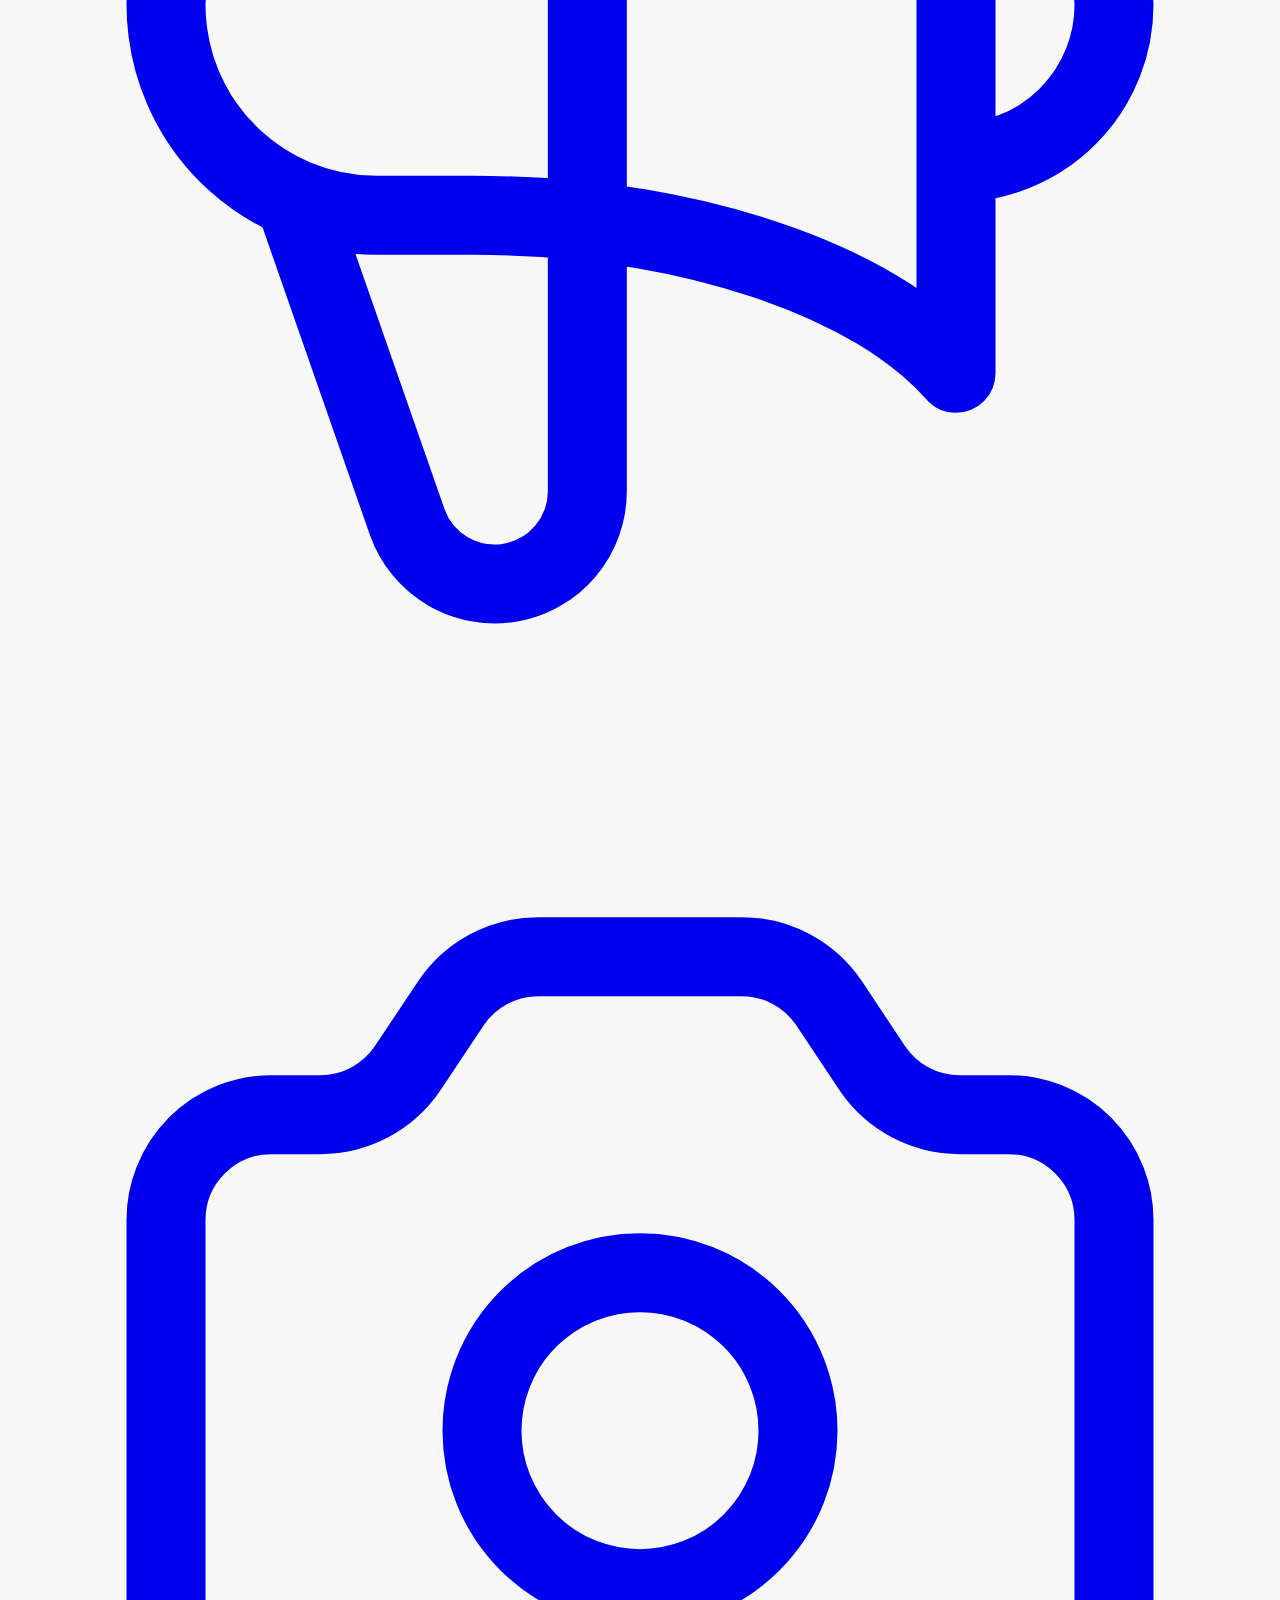
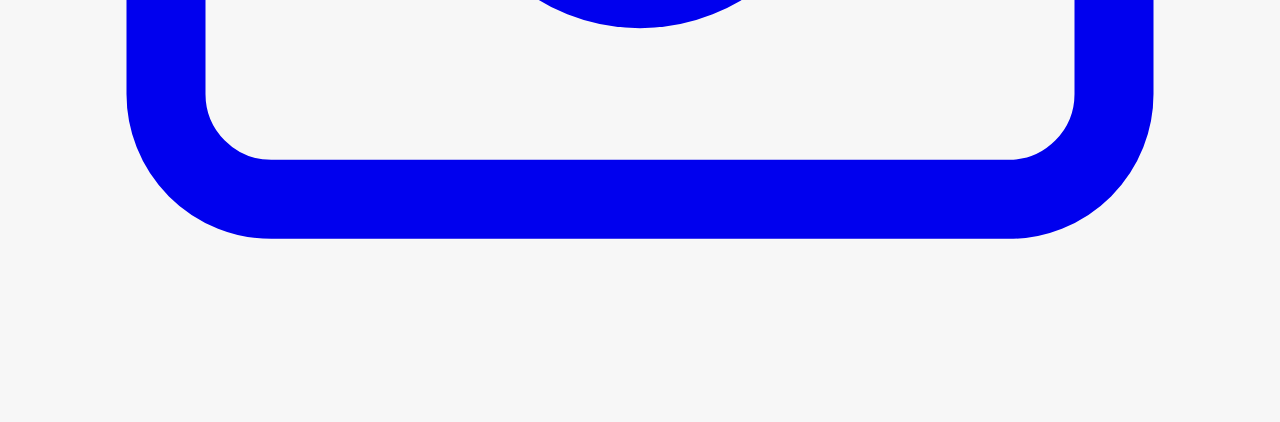
==== commit 98861c69: "Update" ====
--- a/index.html
+++ b/index.html
@@ -8,30 +8,54 @@
   <title>Donal Tuohy</title>
 </head>
 <body>
-  <div>
-    <div class="banner-component">
-      <img class="profile" src="https://avatars.githubusercontent.com/u/20796292?v=4" width="50" />
+  <div class="whole-page-flex-box">
+
+    <!-- Image -->
+    <div class="page-profile">
+        <img class="profile" src="https://i.postimg.cc/28mDsMKJ/Screenshot-2022-07-06-at-00-17-59.png" width="50" />
     </div>
-    <div class="banner-component">
-      <h1>Donal Tuohy</h1>
+
+    <div class="content">
+
+      <!-- Name -->
+      <div class="name">
+        <h1>Donal Tuohy</h1>
+      </div>
+      
+      <!-- Blurb -->
+      <div class="blurb">
+        <p>Currently working at <a href="https://evervault.com" target="_blank">evervault</a> encrypting things</p>
+      </div>
+
+      <!-- Links -->
+      <div class="socials-box">
+          <a href="https://github.com/donaltuohy" target="_blank">
+            <svg xmlns="http://www.w3.org/2000/svg" class="social-icon" fill="none" viewBox="0 0 24 24" stroke="currentColor" stroke-width="1">
+              <path stroke-linecap="round" stroke-linejoin="round" d="M8 9l3 3-3 3m5 0h3M5 20h14a2 2 0 002-2V6a2 2 0 00-2-2H5a2 2 0 00-2 2v12a2 2 0 002 2z" />
+            </svg>
+          </a>
+          <a href="https://www.linkedin.com/in/donaltuohy/" target="_blank">
+            <svg xmlns="http://www.w3.org/2000/svg" class="social-icon" fill="none" viewBox="0 0 24 24" stroke="currentColor" stroke-width="1.5">
+              <path d="M12 14l9-5-9-5-9 5 9 5z" />
+              <path d="M12 14l6.16-3.422a12.083 12.083 0 01.665 6.479A11.952 11.952 0 0012 20.055a11.952 11.952 0 00-6.824-2.998 12.078 12.078 0 01.665-6.479L12 14z" />
+            <path stroke-linecap="round" stroke-linejoin="round" d="M12 14l9-5-9-5-9 5 9 5zm0 0l6.16-3.422a12.083 12.083 0 01.665 6.479A11.952 11.952 0 0012 20.055a11.952 11.952 0 00-6.824-2.998 12.078 12.078 0 01.665-6.479L12 14zm-4 6v-7.5l4-2.222" />
+            </svg>
+          </a>
+          <a href="https://twitter.com/DonalTuohy" target="_blank">
+            <svg xmlns="http://www.w3.org/2000/svg" class="social-icon" fill="none" viewBox="0 0 24 24" stroke="currentColor" stroke-width="1.5">
+              <path stroke-linecap="round" stroke-linejoin="round" d="M11 5.882V19.24a1.76 1.76 0 01-3.417.592l-2.147-6.15M18 13a3 3 0 100-6M5.436 13.683A4.001 4.001 0 017 6h1.832c4.1 0 7.625-1.234 9.168-3v14c-1.543-1.766-5.067-3-9.168-3H7a3.988 3.988 0 01-1.564-.317z" />
+            </svg>
+          </a>
+          <a href="https://www.instagram.com/dt_image/?hl=en" target="_blank" >
+            <svg xmlns="http://www.w3.org/2000/svg" class="social-icon" fill="none" viewBox="0 0 24 24" stroke="currentColor" stroke-width="1.5">
+              <path stroke-linecap="round" stroke-linejoin="round" d="M3 9a2 2 0 012-2h.93a2 2 0 001.664-.89l.812-1.22A2 2 0 0110.07 4h3.86a2 2 0 011.664.89l.812 1.22A2 2 0 0018.07 7H19a2 2 0 012 2v9a2 2 0 01-2 2H5a2 2 0 01-2-2V9z" />
+              <path stroke-linecap="round" stroke-linejoin="round" d="M15 13a3 3 0 11-6 0 3 3 0 016 0z" />
+            </svg>
+          </a>
+      </ul>
+      </div>
     </div>
   </div>
-  
-  <p>Currently working at <a href="https://evervault.com" target="_blank">evervault</a> encrypting things</p>
-  <ul class="links">
-    <li>
-      <a href="https://github.com/donaltuohy" target="_blank">Github</a>
-    </li>
-    <li>
-      <a href="https://www.linkedin.com/in/donaltuohy/" target="_blank">LinkedIn</a>
-    </li>
-    <li>
-      <a href="https://twitter.com/DonalTuohy" target="_blank">Twitter</a>
-    </li>
-    <li>
-      <a href="https://www.instagram.com/dt_image/?hl=en" target="_blank">Instagram</a>
-    </li>
-  </ul>
 
 </body>
 </html>
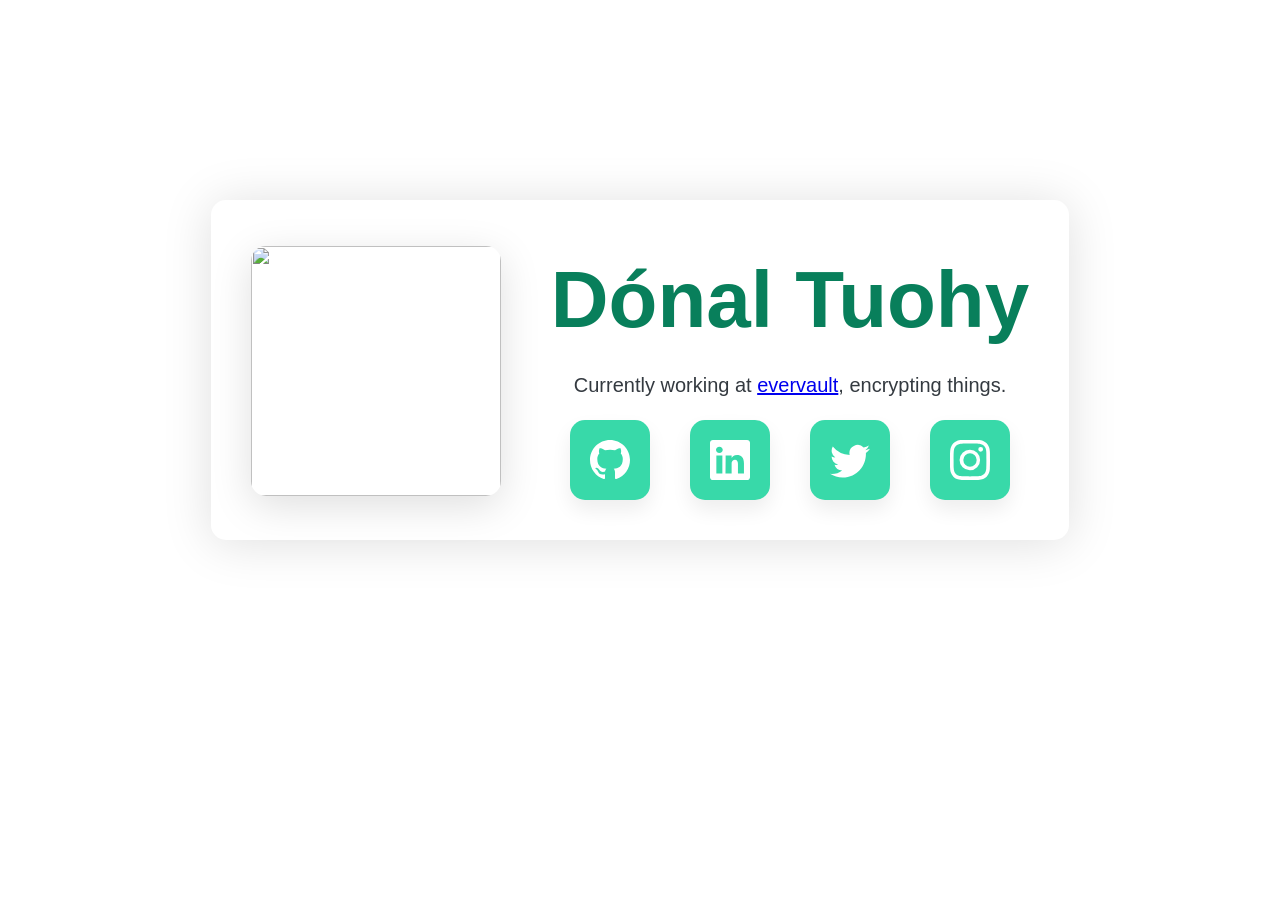
==== commit ced83740: "Update icons" ====
--- a/index.html
+++ b/index.html
@@ -19,37 +19,34 @@
 
       <!-- Name -->
       <div class="name">
-        <h1>Donal Tuohy</h1>
+        <h1>Dónal Tuohy</h1>
       </div>
       
       <!-- Blurb -->
       <div class="blurb">
-        <p>Currently working at <a href="https://evervault.com" target="_blank">evervault</a> encrypting things</p>
+        <p>Currently working at <a href="https://evervault.com" target="_blank">evervault</a>, encrypting things.</p>
       </div>
 
       <!-- Links -->
       <div class="socials-box">
           <a href="https://github.com/donaltuohy" target="_blank">
-            <svg xmlns="http://www.w3.org/2000/svg" class="social-icon" fill="none" viewBox="0 0 24 24" stroke="currentColor" stroke-width="1">
-              <path stroke-linecap="round" stroke-linejoin="round" d="M8 9l3 3-3 3m5 0h3M5 20h14a2 2 0 002-2V6a2 2 0 00-2-2H5a2 2 0 00-2 2v12a2 2 0 002 2z" />
+            <svg class="social-icon" xmlns="http://www.w3.org/2000/svg" width="16" height="16" fill="currentColor" class="bi bi-github" viewBox="0 0 16 16">
+              <path d="M8 0C3.58 0 0 3.58 0 8c0 3.54 2.29 6.53 5.47 7.59.4.07.55-.17.55-.38 0-.19-.01-.82-.01-1.49-2.01.37-2.53-.49-2.69-.94-.09-.23-.48-.94-.82-1.13-.28-.15-.68-.52-.01-.53.63-.01 1.08.58 1.23.82.72 1.21 1.87.87 2.33.66.07-.52.28-.87.51-1.07-1.78-.2-3.64-.89-3.64-3.95 0-.87.31-1.59.82-2.15-.08-.2-.36-1.02.08-2.12 0 0 .67-.21 2.2.82.64-.18 1.32-.27 2-.27.68 0 1.36.09 2 .27 1.53-1.04 2.2-.82 2.2-.82.44 1.1.16 1.92.08 2.12.51.56.82 1.27.82 2.15 0 3.07-1.87 3.75-3.65 3.95.29.25.54.73.54 1.48 0 1.07-.01 1.93-.01 2.2 0 .21.15.46.55.38A8.012 8.012 0 0 0 16 8c0-4.42-3.58-8-8-8z"/>
             </svg>
           </a>
           <a href="https://www.linkedin.com/in/donaltuohy/" target="_blank">
-            <svg xmlns="http://www.w3.org/2000/svg" class="social-icon" fill="none" viewBox="0 0 24 24" stroke="currentColor" stroke-width="1.5">
-              <path d="M12 14l9-5-9-5-9 5 9 5z" />
-              <path d="M12 14l6.16-3.422a12.083 12.083 0 01.665 6.479A11.952 11.952 0 0012 20.055a11.952 11.952 0 00-6.824-2.998 12.078 12.078 0 01.665-6.479L12 14z" />
-            <path stroke-linecap="round" stroke-linejoin="round" d="M12 14l9-5-9-5-9 5 9 5zm0 0l6.16-3.422a12.083 12.083 0 01.665 6.479A11.952 11.952 0 0012 20.055a11.952 11.952 0 00-6.824-2.998 12.078 12.078 0 01.665-6.479L12 14zm-4 6v-7.5l4-2.222" />
+            <svg class="social-icon" xmlns="http://www.w3.org/2000/svg" width="16" height="16" fill="currentColor" class="bi bi-linkedin" viewBox="0 0 16 16">
+              <path d="M0 1.146C0 .513.526 0 1.175 0h13.65C15.474 0 16 .513 16 1.146v13.708c0 .633-.526 1.146-1.175 1.146H1.175C.526 16 0 15.487 0 14.854V1.146zm4.943 12.248V6.169H2.542v7.225h2.401zm-1.2-8.212c.837 0 1.358-.554 1.358-1.248-.015-.709-.52-1.248-1.342-1.248-.822 0-1.359.54-1.359 1.248 0 .694.521 1.248 1.327 1.248h.016zm4.908 8.212V9.359c0-.216.016-.432.08-.586.173-.431.568-.878 1.232-.878.869 0 1.216.662 1.216 1.634v3.865h2.401V9.25c0-2.22-1.184-3.252-2.764-3.252-1.274 0-1.845.7-2.165 1.193v.025h-.016a5.54 5.54 0 0 1 .016-.025V6.169h-2.4c.03.678 0 7.225 0 7.225h2.4z"/>
             </svg>
           </a>
           <a href="https://twitter.com/DonalTuohy" target="_blank">
-            <svg xmlns="http://www.w3.org/2000/svg" class="social-icon" fill="none" viewBox="0 0 24 24" stroke="currentColor" stroke-width="1.5">
-              <path stroke-linecap="round" stroke-linejoin="round" d="M11 5.882V19.24a1.76 1.76 0 01-3.417.592l-2.147-6.15M18 13a3 3 0 100-6M5.436 13.683A4.001 4.001 0 017 6h1.832c4.1 0 7.625-1.234 9.168-3v14c-1.543-1.766-5.067-3-9.168-3H7a3.988 3.988 0 01-1.564-.317z" />
+            <svg class="social-icon" xmlns="http://www.w3.org/2000/svg" width="16" height="16" fill="currentColor" class="bi bi-twitter" viewBox="0 0 16 16">
+              <path d="M5.026 15c6.038 0 9.341-5.003 9.341-9.334 0-.14 0-.282-.006-.422A6.685 6.685 0 0 0 16 3.542a6.658 6.658 0 0 1-1.889.518 3.301 3.301 0 0 0 1.447-1.817 6.533 6.533 0 0 1-2.087.793A3.286 3.286 0 0 0 7.875 6.03a9.325 9.325 0 0 1-6.767-3.429 3.289 3.289 0 0 0 1.018 4.382A3.323 3.323 0 0 1 .64 6.575v.045a3.288 3.288 0 0 0 2.632 3.218 3.203 3.203 0 0 1-.865.115 3.23 3.23 0 0 1-.614-.057 3.283 3.283 0 0 0 3.067 2.277A6.588 6.588 0 0 1 .78 13.58a6.32 6.32 0 0 1-.78-.045A9.344 9.344 0 0 0 5.026 15z"/>
             </svg>
           </a>
           <a href="https://www.instagram.com/dt_image/?hl=en" target="_blank" >
-            <svg xmlns="http://www.w3.org/2000/svg" class="social-icon" fill="none" viewBox="0 0 24 24" stroke="currentColor" stroke-width="1.5">
-              <path stroke-linecap="round" stroke-linejoin="round" d="M3 9a2 2 0 012-2h.93a2 2 0 001.664-.89l.812-1.22A2 2 0 0110.07 4h3.86a2 2 0 011.664.89l.812 1.22A2 2 0 0018.07 7H19a2 2 0 012 2v9a2 2 0 01-2 2H5a2 2 0 01-2-2V9z" />
-              <path stroke-linecap="round" stroke-linejoin="round" d="M15 13a3 3 0 11-6 0 3 3 0 016 0z" />
+            <svg class="social-icon" xmlns="http://www.w3.org/2000/svg" width="16" height="16" fill="currentColor" class="bi bi-instagram" viewBox="0 0 16 16">
+              <path d="M8 0C5.829 0 5.556.01 4.703.048 3.85.088 3.269.222 2.76.42a3.917 3.917 0 0 0-1.417.923A3.927 3.927 0 0 0 .42 2.76C.222 3.268.087 3.85.048 4.7.01 5.555 0 5.827 0 8.001c0 2.172.01 2.444.048 3.297.04.852.174 1.433.372 1.942.205.526.478.972.923 1.417.444.445.89.719 1.416.923.51.198 1.09.333 1.942.372C5.555 15.99 5.827 16 8 16s2.444-.01 3.298-.048c.851-.04 1.434-.174 1.943-.372a3.916 3.916 0 0 0 1.416-.923c.445-.445.718-.891.923-1.417.197-.509.332-1.09.372-1.942C15.99 10.445 16 10.173 16 8s-.01-2.445-.048-3.299c-.04-.851-.175-1.433-.372-1.941a3.926 3.926 0 0 0-.923-1.417A3.911 3.911 0 0 0 13.24.42c-.51-.198-1.092-.333-1.943-.372C10.443.01 10.172 0 7.998 0h.003zm-.717 1.442h.718c2.136 0 2.389.007 3.232.046.78.035 1.204.166 1.486.275.373.145.64.319.92.599.28.28.453.546.598.92.11.281.24.705.275 1.485.039.843.047 1.096.047 3.231s-.008 2.389-.047 3.232c-.035.78-.166 1.203-.275 1.485a2.47 2.47 0 0 1-.599.919c-.28.28-.546.453-.92.598-.28.11-.704.24-1.485.276-.843.038-1.096.047-3.232.047s-2.39-.009-3.233-.047c-.78-.036-1.203-.166-1.485-.276a2.478 2.478 0 0 1-.92-.598 2.48 2.48 0 0 1-.6-.92c-.109-.281-.24-.705-.275-1.485-.038-.843-.046-1.096-.046-3.233 0-2.136.008-2.388.046-3.231.036-.78.166-1.204.276-1.486.145-.373.319-.64.599-.92.28-.28.546-.453.92-.598.282-.11.705-.24 1.485-.276.738-.034 1.024-.044 2.515-.045v.002zm4.988 1.328a.96.96 0 1 0 0 1.92.96.96 0 0 0 0-1.92zm-4.27 1.122a4.109 4.109 0 1 0 0 8.217 4.109 4.109 0 0 0 0-8.217zm0 1.441a2.667 2.667 0 1 1 0 5.334 2.667 2.667 0 0 1 0-5.334z"/>
             </svg>
           </a>
       </ul>
--- a/style.css
+++ b/style.css
@@ -1,25 +1,104 @@
 .links,
 
 body {
-  background-color: #f7f7f7;
-}
-.banner-component {
-  font-family: sans-serif;
+  margin-top: 200px;
+  display: flex;
+  justify-content: center;
+  align-items: center;
+  font-family: 'Inter', sans-serif;
+  color: #343a40;
 }
 
-.links {
-  list-style: none;
+.whole-page-flex-box {
+  display: flex;
+  max-width: fit-content;
+  justify-content: center;
+  align-items: center;
+  gap: 50px;
+  box-shadow: 0px 3px 50px rgba(0, 0, 0, 0.13);
+  padding: 40px;
+  padding-top: 0px;
+  border-radius: 15px;
 }
 
-.banner-component {
-  display: inline-block;
+.content { 
+  display: grid;
+  grid-template-columns: repeat(1fr, 3);
 }
 
-.banner-component h1 {
-  padding-left: 20px;
-  align-content: center;
+.page-profile {
+  font-family: sans-serif;
+
+  align-self: flex-end;
+  border-radius: 10px;
 }
 
-.profile {
-  border-radius: 50%;
+.page-profile img {
+  height: 250px;
+  width: 250px;
+  border-radius: 15px;
+  box-shadow: 0px 10px 40px rgba(0, 0, 0, 0.13);
+}
+
+.name {
+  font-size: 40px;
+  height: 150px;
+  color: #087f5b;
+}
+
+.page-heading {
+  display: flex;
+  justify-content: center;
+  align-items: center;
+  gap: 20px;
+  font-size: 50px;
+}
+
+.page-heading img { 
+  height: 250px;
+  width:  250px;
+  border-radius: 1px;
+}
+
+.blurb {
+  font-size: 20px;
+  font-weight: 6000;
+  line-height: 1.5;
+  display: flex;
+  align-items: center;
+  justify-content: center;
+}
+
+.socials-box {
+  display: flex;
+  gap: 40px;
+  align-items: center;
+  justify-content: center;
+}
+
+.social-icon { 
+  background-color: #38d9a9;
+  display: block;
+ 
+  align-self: center;
+  justify-self: center;
+ 
+  fill: #ffffff;
+
+  padding: 20px;
+  width: 40px;
+  height: 40px;
+  border-radius: 15px;
+  box-shadow: 0px 10px 20px rgba(0, 0, 0, 0.07);
+
+  transition-timing-function: linear;
+}
+
+.social-icon:hover,
+.social-icon:active {
+  background-color: #20c997;
+  width: 45px;
+  height: 45px;
+  padding: 17px;
+  box-shadow: 0px 10px 20px rgba(0, 0, 0, 0.1);
 }
